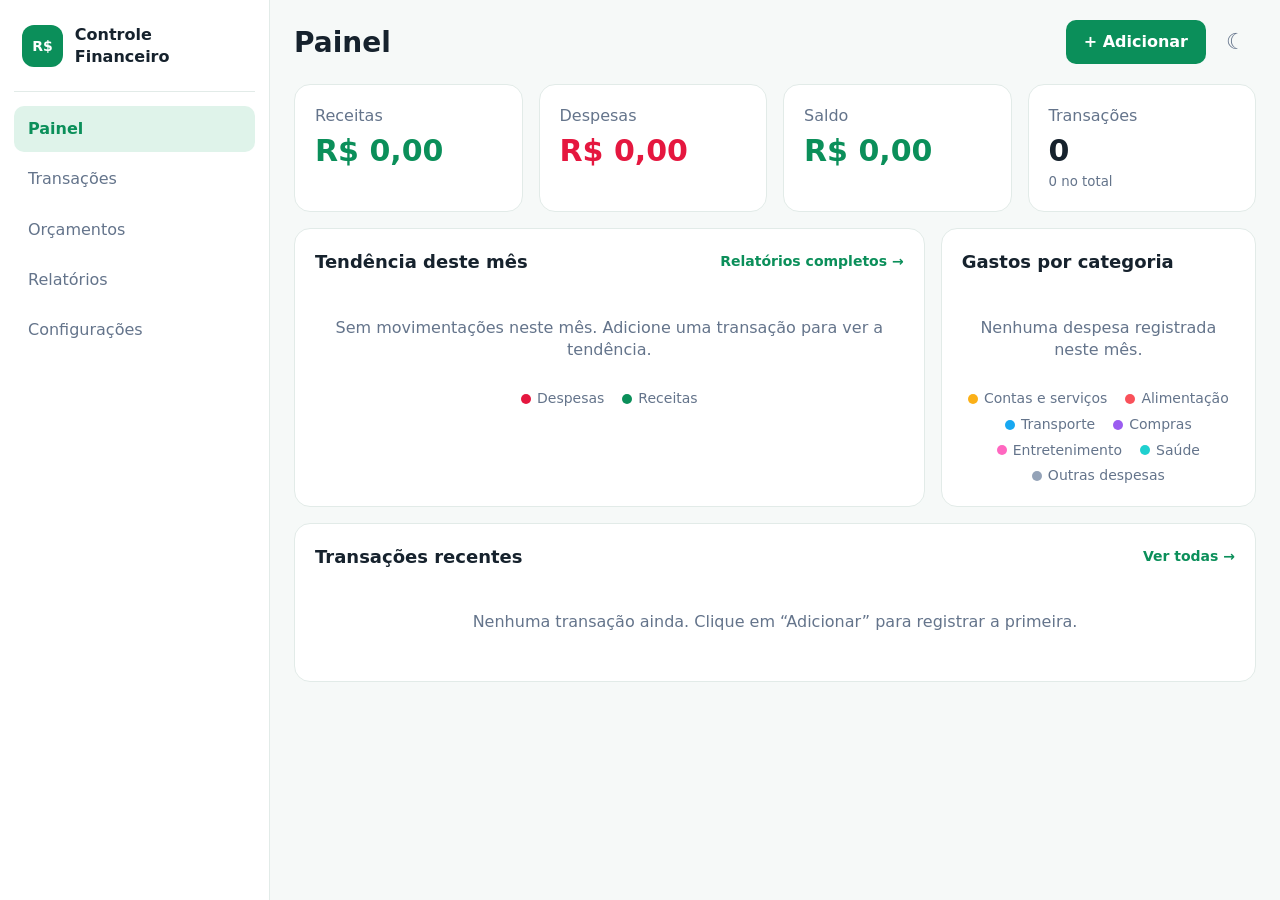
==== proj-controle-financeiro/estilo/index.html @ 6a68d7c7 "novo projeto" ====
<!doctype html>
<html lang="pt-BR">
  <head>
    <meta charset="UTF-8" />
    <meta name="viewport" content="width=device-width, initial-scale=1" />
    <title>Controle Financeiro</title>
    <link rel="stylesheet" href="style.css" />
  </head>
  <body>
    <aside class="side">
      <div class="brand">
        <span class="logo">R$</span><b>Controle Financeiro</b>
      </div>
      <nav>
        <a href="#painel" data-view="painel">Painel</a>
        <a href="#transacoes" data-view="transacoes">Transações</a>
        <a href="#orcamentos" data-view="orcamentos">Orçamentos</a>
        <a href="#relatorios" data-view="relatorios">Relatórios</a>
        <a href="#configuracoes" data-view="configuracoes">Configurações</a>
      </nav>
    </aside>

    <main>
      <header class="top">
        <h1 id="titulo">Painel</h1>
        <div class="actions">
          <button class="btn" id="btnAdd">+ Adicionar</button>
          <button class="icon" id="btnTema" aria-label="Alternar tema">
            ☾
          </button>
        </div>
      </header>

      <section id="painel" class="view">
        <div class="stats">
          <div class="card">
            <span>Receitas</span><strong class="pos" id="sRec"></strong>
          </div>
          <div class="card">
            <span>Despesas</span><strong class="neg" id="sDes"></strong>
          </div>
          <div class="card"><span>Saldo</span><strong id="sSal"></strong></div>
          <div class="card">
            <span>Transações</span><strong id="sQtd"></strong
            ><small id="sTot"></small>
          </div>
        </div>
        <div class="grid2">
          <div class="card">
            <div class="head">
              <h2>Tendência deste mês</h2>
              <a href="#relatorios">Relatórios completos →</a>
            </div>
            <div id="linha"></div>
            <div class="legend">
              <span><i style="--c: var(--neg)"></i>Despesas</span>
              <span><i style="--c: var(--pos)"></i>Receitas</span>
            </div>
          </div>
          <div class="card">
            <div class="head"><h2>Gastos por categoria</h2></div>
            <div id="rosca"></div>
            <div class="legend wrap" id="legCat"></div>
          </div>
        </div>
        <div class="card">
          <div class="head">
            <h2>Transações recentes</h2>
            <a href="#transacoes">Ver todas →</a>
          </div>
          <div id="recentes"></div>
        </div>
      </section>

      <section id="transacoes" class="view">
        <div class="card">
          <div class="filters">
            <select id="fTipo">
              <option value="">Todos os tipos</option>
              <option value="receita">Receitas</option>
              <option value="despesa">Despesas</option>
            </select>
            <select id="fCat"></select>
          </div>
          <div id="lista"></div>
        </div>
      </section>

      <section id="orcamentos" class="view">
        <p class="muted">
          Defina um limite mensal por categoria. O progresso considera as
          despesas do mês atual.
        </p>
        <div class="card" id="orcLista"></div>
      </section>

      <section id="relatorios" class="view">
        <div class="card">
          <div class="head"><h2>Resumo por mês</h2></div>
          <div id="relMes"></div>
        </div>
        <div class="card">
          <div class="head"><h2>Despesas por categoria (mês atual)</h2></div>
          <div id="relCat"></div>
        </div>
      </section>

      <section id="configuracoes" class="view">
        <div class="card cfg">
          <div>
            <b>Exportar dados</b>
            <p class="muted">
              Baixe todas as transações e orçamentos em um arquivo JSON.
            </p>
          </div>
          <button class="btn ghost" id="btnExp">Exportar</button>
          <div>
            <b>Apagar todos os dados</b>
            <p class="muted">
              Remove transações e orçamentos deste navegador. Não dá para
              desfazer.
            </p>
          </div>
          <button class="btn danger" id="btnLimpar">Apagar tudo</button>
        </div>
      </section>
    </main>

    <dialog id="dlg">
      <form id="form" method="dialog">
        <h2>Nova transação</h2>
        <div class="seg">
          <label
            ><input type="radio" name="tipo" value="despesa" checked /><span
              >Despesa</span
            ></label
          >
          <label
            ><input type="radio" name="tipo" value="receita" /><span
              >Receita</span
            ></label
          >
        </div>
        <label
          >Descrição<input
            name="desc"
            required
            maxlength="60"
            placeholder="Ex.: Mercado"
        /></label>
        <label
          >Valor (R$)<input
            name="valor"
            type="number"
            step="0.01"
            min="0.01"
            required
            placeholder="0,00"
        /></label>
        <label>Categoria<select name="cat" id="selCat"></select></label>
        <label>Data<input name="data" type="date" required /></label>
        <div class="row">
          <button type="button" class="btn ghost" id="btnCancel">
            Cancelar</button
          ><button class="btn" value="ok">Salvar transação</button>
        </div>
      </form>
    </dialog>
    <script src="script.js"></script>
  </body>
</html>
---- proj-controle-financeiro/estilo/style.css ----
:root {
  --bg: #f6f9f8;
  --card: #fff;
  --line: #e2ebe8;
  --tx: #16222d;
  --mut: #64748b;
  --pri: #0b8f5a;
  --pri-s: #dff3ea;
  --pos: #0b8f5a;
  --neg: #e5173f;
  --neg-s: #fde4e8;
}
:root[data-theme="dark"] {
  --bg: #0e1614;
  --card: #15201d;
  --line: #243430;
  --tx: #e8f1ee;
  --mut: #93a8a1;
  --pri: #2fbf86;
  --pri-s: #1b3a2f;
  --pos: #3ccf93;
  --neg: #ff5b78;
  --neg-s: #3a1c24;
}
* {
  box-sizing: border-box;
}
body {
  margin: 0;
  display: grid;
  grid-template-columns: 270px 1fr;
  min-height: 100vh;
  background: var(--bg);
  color: var(--tx);
  font:
    16px/1.4 Inter,
    system-ui,
    -apple-system,
    "Segoe UI",
    sans-serif;
}
.side {
  background: var(--card);
  border-right: 1px solid var(--line);
  padding: 24px 14px;
  position: sticky;
  top: 0;
  height: 100vh;
}
.brand {
  display: flex;
  align-items: center;
  gap: 12px;
  padding: 0 8px 22px;
  border-bottom: 1px solid var(--line);
  margin-bottom: 14px;
}
.logo {
  display: grid;
  place-items: center;
  width: 42px;
  height: 42px;
  border-radius: 12px;
  background: var(--pri);
  color: #fff;
  font-weight: 700;
  font-size: 14px;
}
nav a {
  display: block;
  padding: 12px 14px;
  border-radius: 10px;
  color: var(--mut);
  text-decoration: none;
  margin-bottom: 4px;
}
nav a.on {
  background: var(--pri-s);
  color: var(--pri);
  font-weight: 600;
}
nav a:hover:not(.on) {
  background: var(--bg);
}
main {
  padding: 0 24px 40px;
  min-width: 0;
}
.top {
  display: flex;
  justify-content: space-between;
  align-items: center;
  padding: 20px 0;
}
h1 {
  margin: 0;
  font-size: 28px;
}
h2 {
  margin: 0;
  font-size: 18px;
}
.actions {
  display: flex;
  gap: 10px;
  align-items: center;
}
.btn {
  background: var(--pri);
  color: #fff;
  border: 0;
  border-radius: 10px;
  padding: 11px 18px;
  font: inherit;
  font-weight: 600;
  cursor: pointer;
}
.btn.ghost {
  background: transparent;
  color: var(--tx);
  border: 1px solid var(--line);
}
.btn.danger {
  background: var(--neg);
}
.icon {
  background: none;
  border: 0;
  color: var(--mut);
  font-size: 22px;
  cursor: pointer;
  padding: 6px 10px;
}
:focus-visible {
  outline: 2px solid var(--pri);
  outline-offset: 2px;
}
.view {
  display: none;
  gap: 16px;
}
.view.on {
  display: grid;
}
.card {
  background: var(--card);
  border: 1px solid var(--line);
  border-radius: 16px;
  padding: 20px;
  min-width: 0;
}
.stats {
  display: grid;
  grid-template-columns: repeat(4, 1fr);
  gap: 16px;
}
.stats .card {
  display: flex;
  flex-direction: column;
  gap: 6px;
  color: var(--mut);
}
.stats strong {
  font-size: 30px;
  color: var(--tx);
  line-height: 1.1;
}
.stats strong.pos {
  color: var(--pos);
}
.stats strong.neg {
  color: var(--neg);
}
.grid2 {
  display: grid;
  grid-template-columns: 2fr 1fr;
  gap: 16px;
}
.head {
  display: flex;
  justify-content: space-between;
  align-items: center;
  margin-bottom: 14px;
  gap: 10px;
}
.head a {
  color: var(--pri);
  font-size: 14px;
  font-weight: 600;
  text-decoration: none;
  white-space: nowrap;
}

.legend {
  display: flex;
  gap: 6px 18px;
  justify-content: center;
  font-size: 14px;
  color: var(--mut);
  align-items: center;
  flex-wrap: wrap;
}
.legend span {
  display: inline-flex;
  align-items: center;
  gap: 6px;
}
.legend i {
  width: 10px;
  height: 10px;
  border-radius: 50%;
  background: var(--c);
  display: inline-block;
  flex: none;
}

svg {
  width: 100%;
  height: auto;
  display: block;
}
svg text {
  fill: var(--mut);
  font-size: 12px;
}
.empty {
  padding: 28px 10px;
  text-align: center;
  color: var(--mut);
}
.tx {
  display: flex;
  align-items: center;
  gap: 14px;
  padding: 14px 0;
  border-top: 1px solid var(--line);
}
.tx:first-child {
  border-top: 0;
}
.ic {
  width: 44px;
  height: 44px;
  border-radius: 12px;
  display: grid;
  place-items: center;
  font-weight: 700;
  background: var(--neg-s);
  color: var(--neg);
  flex: none;
}
.ic.r {
  background: var(--pri-s);
  color: var(--pos);
}
.tx .m {
  flex: 1;
  min-width: 0;
}
.tx .m b {
  display: block;
}
.tx .m small {
  color: var(--mut);
}
.tx .v {
  text-align: right;
  font-weight: 700;
}
.tx .v small {
  display: block;
  color: var(--mut);
  font-weight: 400;
}
.v.n {
  color: var(--neg);
}
.v.p {
  color: var(--pos);
}
.del {
  background: none;
  border: 0;
  color: var(--mut);
  cursor: pointer;
  font-size: 18px;
}
.del:hover {
  color: var(--neg);
}
.filters {
  display: flex;
  gap: 10px;
  margin-bottom: 10px;
  flex-wrap: wrap;
}
select,
input:not([type="radio"]) {
  font: inherit;
  padding: 10px 12px;
  border-radius: 10px;
  border: 1px solid var(--line);
  background: var(--bg);
  color: var(--tx);
  width: 100%;
}
.filters select {
  width: auto;
}
.muted {
  color: var(--mut);
  margin: 0;
}
.orc {
  padding: 14px 0;
  border-top: 1px solid var(--line);
}
.orc:first-child {
  border-top: 0;
}
.orc .r {
  display: flex;
  justify-content: space-between;
  gap: 12px;
  align-items: center;
  margin-bottom: 8px;
}
.orc input {
  width: 140px;
}
.bar {
  height: 8px;
  border-radius: 8px;
  background: var(--line);
  overflow: hidden;
}
.bar i {
  display: block;
  height: 100%;
  background: var(--pri);
}
.bar.over i {
  background: var(--neg);
}
table {
  width: 100%;
  border-collapse: collapse;
}
th,
td {
  text-align: right;
  padding: 10px 6px;
  border-top: 1px solid var(--line);
}
th:first-child,
td:first-child {
  text-align: left;
}
th {
  color: var(--mut);
  font-weight: 500;
  border: 0;
}
.cfg {
  display: grid;
  grid-template-columns: 1fr auto;
  gap: 20px;
  align-items: center;
}
dialog {
  border: 1px solid var(--line);
  border-radius: 16px;
  background: var(--card);
  color: var(--tx);
  padding: 24px;
  width: min(420px, 92vw);
}
dialog::backdrop {
  background: rgba(0, 0, 0, 0.45);
}
form {
  display: grid;
  gap: 14px;
}
form label {
  display: grid;
  gap: 6px;
  font-size: 14px;
  color: var(--mut);
}
.seg {
  display: grid;
  grid-template-columns: 1fr 1fr;
  gap: 8px;
}
.seg label {
  display: block;
}
.seg input {
  position: absolute;
  opacity: 0;
}
.seg span {
  display: block;
  text-align: center;
  padding: 10px;
  border: 1px solid var(--line);
  border-radius: 10px;
  cursor: pointer;
  color: var(--tx);
}
.seg input:checked + span {
  background: var(--pri-s);
  border-color: var(--pri);
  color: var(--pri);
  font-weight: 600;
}
.seg input:focus-visible + span {
  outline: 2px solid var(--pri);
}
.row {
  display: flex;
  gap: 10px;
  justify-content: flex-end;
}
@media (max-width: 900px) {
  body {
    grid-template-columns: 1fr;
  }
  .side {
    position: static;
    height: auto;
    padding: 12px;
    border: 0;
    border-bottom: 1px solid var(--line);
  }
  .brand {
    border: 0;
    padding-bottom: 10px;
    margin: 0;
  }
  nav {
    display: flex;
    gap: 4px;
    overflow-x: auto;
  }
  nav a {
    white-space: nowrap;
  }
  .stats {
    grid-template-columns: 1fr 1fr;
  }
  .grid2 {
    grid-template-columns: 1fr;
  }
  .cfg {
    grid-template-columns: 1fr;
  }
}
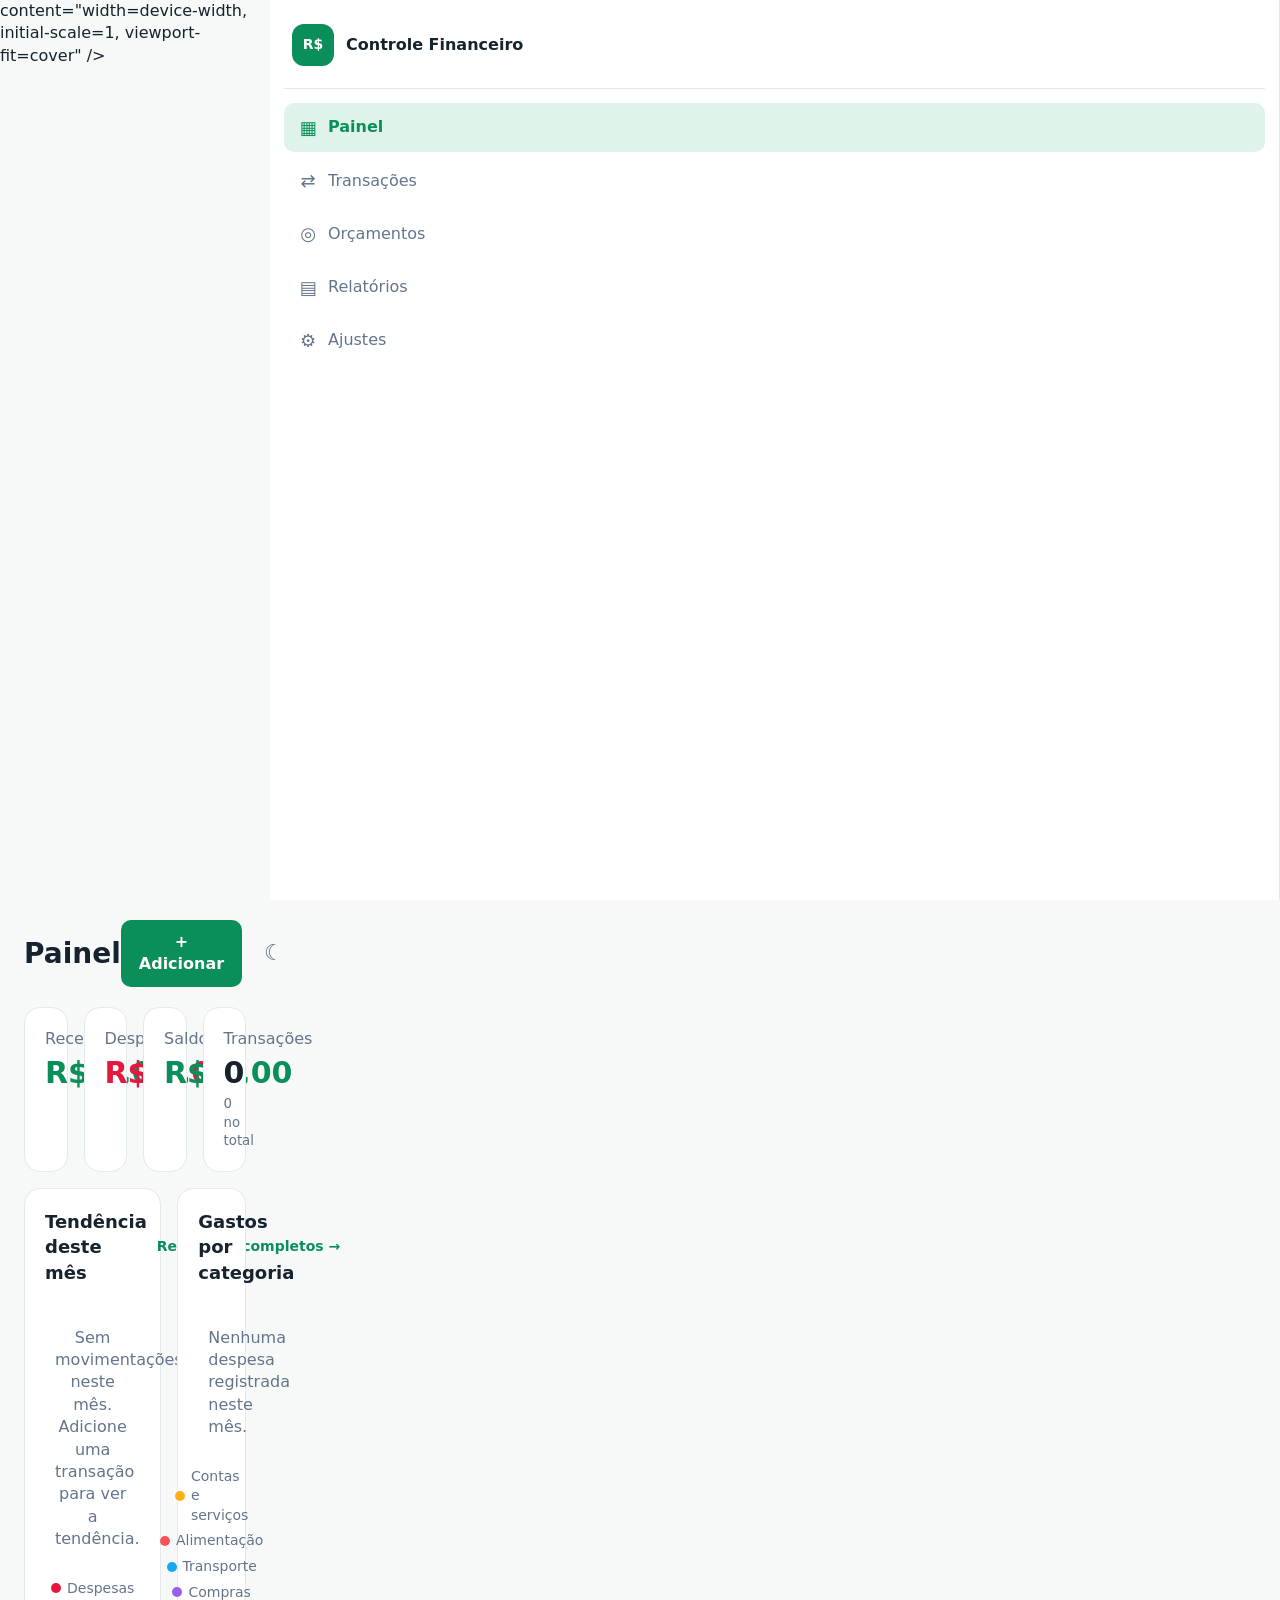
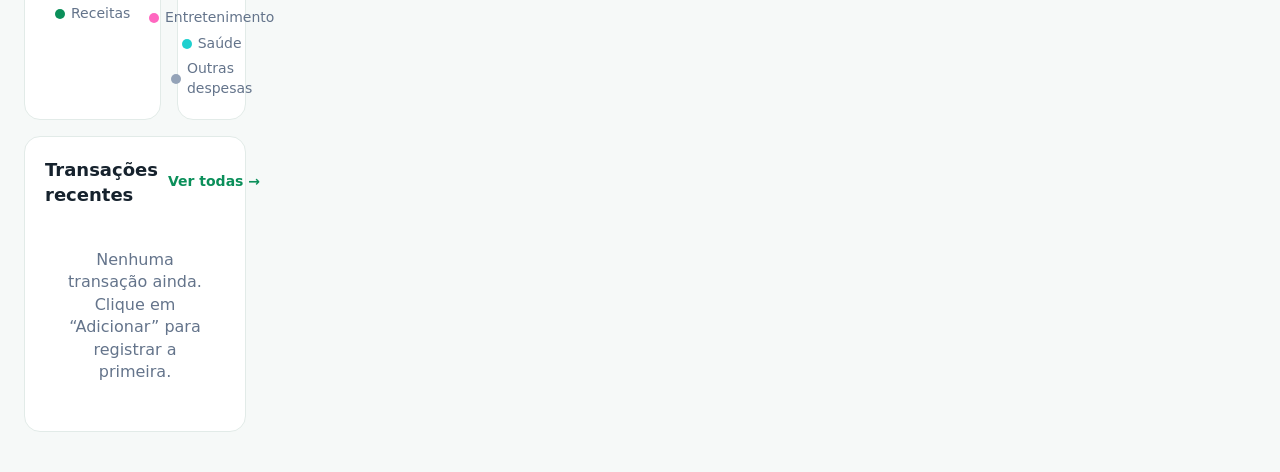
==== commit 01c1a6e2: "atualizado" ====
--- a/proj-controle-financeiro/estilo/index.html
+++ b/proj-controle-financeiro/estilo/index.html
@@ -7,20 +7,39 @@
     <link rel="stylesheet" href="style.css" />
   </head>
   <body>
+      content="width=device-width, initial-scale=1, viewport-fit=cover"
+    />
+    <!-- Cor da barra do navegador no celular -->
+    <meta name="theme-color" content="#0b8f5a" />
+    <title>Controle Financeiro</title>
+    <link rel="stylesheet" href="style.css" />
+  </head>
+  <body>
+    <!-- MENU LATERAL: no computador fica à esquerda; no celular vira barra fixa embaixo (ver CSS) -->
     <aside class="side">
       <div class="brand">
         <span class="logo">R$</span><b>Controle Financeiro</b>
       </div>
+      <!-- data-view = nome da tela; o JS usa isso para marcar o link ativo -->
       <nav>
-        <a href="#painel" data-view="painel">Painel</a>
-        <a href="#transacoes" data-view="transacoes">Transações</a>
-        <a href="#orcamentos" data-view="orcamentos">Orçamentos</a>
-        <a href="#relatorios" data-view="relatorios">Relatórios</a>
-        <a href="#configuracoes" data-view="configuracoes">Configurações</a>
+        <a href="#painel" data-view="painel"><span class="i">▦</span>Painel</a>
+        <a href="#transacoes" data-view="transacoes"
+          ><span class="i">⇄</span>Transações</a
+        >
+        <a href="#orcamentos" data-view="orcamentos"
+          ><span class="i">◎</span>Orçamentos</a
+        >
+        <a href="#relatorios" data-view="relatorios"
+          ><span class="i">▤</span>Relatórios</a
+        >
+        <a href="#configuracoes" data-view="configuracoes"
+          ><span class="i">⚙</span>Ajustes</a
+        >
       </nav>
     </aside>
 
     <main>
+      <!-- TOPO: título da tela + botões de ação -->
       <header class="top">
         <h1 id="titulo">Painel</h1>
         <div class="actions">
@@ -31,7 +50,9 @@
         </div>
       </header>
 
+      <!-- TELA: PAINEL (resumo do mês) -->
       <section id="painel" class="view">
+        <!-- Cartões de resumo; o JS preenche os valores -->
         <div class="stats">
           <div class="card">
             <span>Receitas</span><strong class="pos" id="sRec"></strong>
@@ -51,6 +72,7 @@
               <h2>Tendência deste mês</h2>
               <a href="#relatorios">Relatórios completos →</a>
             </div>
+            <!-- Gráfico de linha (SVG gerado pelo JS) -->
             <div id="linha"></div>
             <div class="legend">
               <span><i style="--c: var(--neg)"></i>Despesas</span>
@@ -59,6 +81,7 @@
           </div>
           <div class="card">
             <div class="head"><h2>Gastos por categoria</h2></div>
+            <!-- Gráfico de rosca (SVG gerado pelo JS) -->
             <div id="rosca"></div>
             <div class="legend wrap" id="legCat"></div>
           </div>
@@ -72,6 +95,7 @@
         </div>
       </section>
 
+      <!-- TELA: TRANSAÇÕES (lista completa com filtros) -->
       <section id="transacoes" class="view">
         <div class="card">
           <div class="filters">
@@ -86,6 +110,7 @@
         </div>
       </section>
 
+      <!-- TELA: ORÇAMENTOS (limite mensal por categoria) -->
       <section id="orcamentos" class="view">
         <p class="muted">
           Defina um limite mensal por categoria. O progresso considera as
@@ -94,17 +119,20 @@
         <div class="card" id="orcLista"></div>
       </section>
 
+      <!-- TELA: RELATÓRIOS (tabelas) -->
       <section id="relatorios" class="view">
         <div class="card">
           <div class="head"><h2>Resumo por mês</h2></div>
-          <div id="relMes"></div>
+          <!-- .scroll permite rolar a tabela de lado no celular -->
+          <div id="relMes" class="scroll"></div>
         </div>
         <div class="card">
           <div class="head"><h2>Despesas por categoria (mês atual)</h2></div>
-          <div id="relCat"></div>
-        </div>
-      </section>
-
+          <div id="relCat" class="scroll"></div>
+        </div>
+      </section>
+
+      <!-- TELA: CONFIGURAÇÕES (exportar e apagar dados) -->
       <section id="configuracoes" class="view">
         <div class="card cfg">
           <div>
@@ -126,9 +154,11 @@
       </section>
     </main>
 
+    <!-- JANELA (modal) para adicionar transação; no celular abre como "gaveta" embaixo -->
     <dialog id="dlg">
       <form id="form" method="dialog">
         <h2>Nova transação</h2>
+        <!-- Escolha entre despesa e receita -->
         <div class="seg">
           <label
             ><input type="radio" name="tipo" value="despesa" checked /><span
@@ -148,10 +178,12 @@
             maxlength="60"
             placeholder="Ex.: Mercado"
         /></label>
+        <!-- inputmode="decimal" abre o teclado numérico no celular -->
         <label
           >Valor (R$)<input
             name="valor"
             type="number"
+            inputmode="decimal"
             step="0.01"
             min="0.01"
             required
--- a/proj-controle-financeiro/estilo/style.css
+++ b/proj-controle-financeiro/estilo/style.css
@@ -1,3 +1,4 @@
+/* ===== CORES (tema claro e escuro) ===== */
 :root {
   --bg: #f6f9f8;
   --card: #fff;
@@ -6,10 +7,11 @@
   --mut: #64748b;
   --pri: #0b8f5a;
   --pri-s: #dff3ea;
-  --pos: #0b8f5a;
-  --neg: #e5173f;
+  --pos: #0b8f5a; /* receitas */
+  --neg: #e5173f; /* despesas */
   --neg-s: #fde4e8;
 }
+/* O JS troca data-theme="dark" no <html> ao clicar no botão de tema */
 :root[data-theme="dark"] {
   --bg: #0e1614;
   --card: #15201d;
@@ -22,13 +24,15 @@
   --neg: #ff5b78;
   --neg-s: #3a1c24;
 }
+
+/* ===== BASE ===== */
 * {
   box-sizing: border-box;
 }
 body {
   margin: 0;
   display: grid;
-  grid-template-columns: 270px 1fr;
+  grid-template-columns: 270px 1fr; /* menu lateral + conteúdo */
   min-height: 100vh;
   background: var(--bg);
   color: var(--tx);
@@ -38,7 +42,10 @@
     -apple-system,
     "Segoe UI",
     sans-serif;
-}
+  -webkit-tap-highlight-color: transparent; /* tira o "flash" cinza ao tocar */
+}
+
+/* ===== MENU LATERAL ===== */
 .side {
   background: var(--card);
   border-right: 1px solid var(--line);
@@ -67,7 +74,9 @@
   font-size: 14px;
 }
 nav a {
-  display: block;
+  display: flex;
+  align-items: center;
+  gap: 10px;
   padding: 12px 14px;
   border-radius: 10px;
   color: var(--mut);
@@ -82,9 +91,16 @@
 nav a:hover:not(.on) {
   background: var(--bg);
 }
+nav .i {
+  width: 20px;
+  text-align: center;
+  font-size: 18px;
+}
+
+/* ===== CONTEÚDO PRINCIPAL ===== */
 main {
   padding: 0 24px 40px;
-  min-width: 0;
+  min-width: 0; /* evita que o conteúdo estoure a largura da tela */
 }
 .top {
   display: flex;
@@ -105,12 +121,15 @@
   gap: 10px;
   align-items: center;
 }
+
+/* ===== BOTÕES ===== */
 .btn {
   background: var(--pri);
   color: #fff;
   border: 0;
   border-radius: 10px;
   padding: 11px 18px;
+  min-height: 44px; /* tamanho mínimo confortável para o dedo */
   font: inherit;
   font-weight: 600;
   cursor: pointer;
@@ -130,11 +149,15 @@
   font-size: 22px;
   cursor: pointer;
   padding: 6px 10px;
+  min-width: 44px;
+  min-height: 44px;
 }
 :focus-visible {
   outline: 2px solid var(--pri);
   outline-offset: 2px;
 }
+
+/* ===== TELAS: só a que tem .on aparece ===== */
 .view {
   display: none;
   gap: 16px;
@@ -142,6 +165,8 @@
 .view.on {
   display: grid;
 }
+
+/* ===== CARTÕES ===== */
 .card {
   background: var(--card);
   border: 1px solid var(--line);
@@ -173,7 +198,7 @@
 }
 .grid2 {
   display: grid;
-  grid-template-columns: 2fr 1fr;
+  grid-template-columns: 2fr 1fr; /* gráfico de linha maior que a rosca */
   gap: 16px;
 }
 .head {
@@ -191,6 +216,7 @@
   white-space: nowrap;
 }
 
+/* ===== LEGENDAS DOS GRÁFICOS ===== */
 .legend {
   display: flex;
   gap: 6px 18px;
@@ -209,14 +235,15 @@
   width: 10px;
   height: 10px;
   border-radius: 50%;
-  background: var(--c);
+  background: var(--c); /* cor vem da variável --c definida no HTML/JS */
   display: inline-block;
   flex: none;
 }
 
+/* ===== GRÁFICOS (SVG) ===== */
 svg {
   width: 100%;
-  height: auto;
+  height: auto; /* o gráfico encolhe proporcionalmente no celular */
   display: block;
 }
 svg text {
@@ -228,6 +255,8 @@
   text-align: center;
   color: var(--mut);
 }
+
+/* ===== LISTA DE TRANSAÇÕES ===== */
 .tx {
   display: flex;
   align-items: center;
@@ -255,10 +284,13 @@
 }
 .tx .m {
   flex: 1;
-  min-width: 0;
+  min-width: 0; /* permite o texto longo ser cortado em vez de estourar */
 }
 .tx .m b {
   display: block;
+  overflow: hidden;
+  text-overflow: ellipsis; /* "..." quando a descrição é grande */
+  white-space: nowrap;
 }
 .tx .m small {
   color: var(--mut);
@@ -266,6 +298,7 @@
 .tx .v {
   text-align: right;
   font-weight: 700;
+  white-space: nowrap;
 }
 .tx .v small {
   display: block;
@@ -284,10 +317,14 @@
   color: var(--mut);
   cursor: pointer;
   font-size: 18px;
+  min-width: 44px;
+  min-height: 44px;
 }
 .del:hover {
   color: var(--neg);
 }
+
+/* ===== FILTROS E CAMPOS DE FORMULÁRIO ===== */
 .filters {
   display: flex;
   gap: 10px;
@@ -298,6 +335,7 @@
 input:not([type="radio"]) {
   font: inherit;
   padding: 10px 12px;
+  min-height: 44px;
   border-radius: 10px;
   border: 1px solid var(--line);
   background: var(--bg);
@@ -311,6 +349,8 @@
   color: var(--mut);
   margin: 0;
 }
+
+/* ===== ORÇAMENTOS ===== */
 .orc {
   padding: 14px 0;
   border-top: 1px solid var(--line);
@@ -340,7 +380,12 @@
   background: var(--pri);
 }
 .bar.over i {
-  background: var(--neg);
+  background: var(--neg); /* vermelho quando passa do limite */
+}
+
+/* ===== TABELAS ===== */
+.scroll {
+  overflow-x: auto; /* rola de lado se a tabela não couber */
 }
 table {
   width: 100%;
@@ -351,6 +396,7 @@
   text-align: right;
   padding: 10px 6px;
   border-top: 1px solid var(--line);
+  white-space: nowrap;
 }
 th:first-child,
 td:first-child {
@@ -361,12 +407,16 @@
   font-weight: 500;
   border: 0;
 }
+
+/* ===== CONFIGURAÇÕES ===== */
 .cfg {
   display: grid;
   grid-template-columns: 1fr auto;
   gap: 20px;
   align-items: center;
 }
+
+/* ===== JANELA DE NOVA TRANSAÇÃO ===== */
 dialog {
   border: 1px solid var(--line);
   border-radius: 16px;
@@ -388,6 +438,7 @@
   font-size: 14px;
   color: var(--mut);
 }
+/* Botões de escolha Despesa / Receita */
 .seg {
   display: grid;
   grid-template-columns: 1fr 1fr;
@@ -398,12 +449,12 @@
 }
 .seg input {
   position: absolute;
-  opacity: 0;
+  opacity: 0; /* esconde o radio, o <span> faz o papel de botão */
 }
 .seg span {
   display: block;
   text-align: center;
-  padding: 10px;
+  padding: 12px;
   border: 1px solid var(--line);
   border-radius: 10px;
   cursor: pointer;
@@ -423,32 +474,58 @@
   gap: 10px;
   justify-content: flex-end;
 }
+
+/* ===== TABLET E CELULAR (até 900px) ===== */
 @media (max-width: 900px) {
+  /* Uma coluna só; sobra espaço embaixo para a barra de navegação fixa */
   body {
     grid-template-columns: 1fr;
-  }
+    padding-bottom: calc(76px + env(safe-area-inset-bottom));
+  }
+  /* Menu vira barra fixa na parte de baixo da tela (fácil de alcançar com o polegar) */
   .side {
-    position: static;
+    position: fixed;
+    inset: auto 0 0 0;
     height: auto;
-    padding: 12px;
-    border: 0;
-    border-bottom: 1px solid var(--line);
+    z-index: 10;
+    padding: 6px 6px calc(6px + env(safe-area-inset-bottom));
+    border-right: 0;
+    border-top: 1px solid var(--line);
   }
   .brand {
-    border: 0;
-    padding-bottom: 10px;
-    margin: 0;
+    display: none; /* logo some para ganhar espaço */
   }
   nav {
     display: flex;
-    gap: 4px;
-    overflow-x: auto;
+    justify-content: space-around;
   }
   nav a {
-    white-space: nowrap;
+    flex: 1;
+    flex-direction: column; /* ícone em cima, texto embaixo */
+    gap: 2px;
+    padding: 6px 2px;
+    margin: 0;
+    font-size: 11px;
+    text-align: center;
+  }
+  nav .i {
+    font-size: 20px;
+  }
+  main {
+    padding: 0 16px 24px;
+  }
+  .top {
+    padding: 14px 0;
+  }
+  h1 {
+    font-size: 22px;
   }
   .stats {
     grid-template-columns: 1fr 1fr;
+    gap: 12px;
+  }
+  .stats strong {
+    font-size: 22px;
   }
   .grid2 {
     grid-template-columns: 1fr;
@@ -456,4 +533,55 @@
   .cfg {
     grid-template-columns: 1fr;
   }
-}
+  .cfg .btn {
+    width: 100%;
+  }
+  .card {
+    padding: 16px;
+  }
+}
+
+/* ===== CELULARES PEQUENOS (até 600px) ===== */
+@media (max-width: 600px) {
+  /* Botão de adicionar um pouco mais compacto para caber no topo */
+  #btnAdd {
+    padding: 11px 14px;
+  }
+  /* Filtros ocupam a largura toda, um embaixo do outro */
+  .filters select {
+    width: 100%;
+  }
+  /* Campo de limite do orçamento passa para baixo do nome da categoria */
+  .orc .r {
+    flex-direction: column;
+    align-items: stretch;
+  }
+  .orc input {
+    width: 100%;
+  }
+  /* 16px nos campos evita o zoom automático do iPhone ao digitar */
+  select,
+  input:not([type="radio"]) {
+    font-size: 16px;
+  }
+  .tx {
+    gap: 10px;
+  }
+  .ic {
+    width: 38px;
+    height: 38px;
+  }
+  /* Janela vira "gaveta" colada embaixo da tela */
+  dialog {
+    width: 100%;
+    max-width: none;
+    margin: auto 0 0; /* encosta no rodapé */
+    border-radius: 16px 16px 0 0;
+    padding: 20px 16px calc(20px + env(safe-area-inset-bottom));
+    max-height: 92vh;
+    overflow-y: auto;
+  }
+  .row .btn {
+    flex: 1;
+  }
+}
--- a/proj-controle-financeiro/estilo/style.css
+++ b/proj-controle-financeiro/estilo/style.css
@@ -1,3 +1,4 @@
+/* ===== CORES (tema claro e escuro) ===== */
 :root {
   --bg: #f6f9f8;
   --card: #fff;
@@ -6,10 +7,11 @@
   --mut: #64748b;
   --pri: #0b8f5a;
   --pri-s: #dff3ea;
-  --pos: #0b8f5a;
-  --neg: #e5173f;
+  --pos: #0b8f5a; /* receitas */
+  --neg: #e5173f; /* despesas */
   --neg-s: #fde4e8;
 }
+/* O JS troca data-theme="dark" no <html> ao clicar no botão de tema */
 :root[data-theme="dark"] {
   --bg: #0e1614;
   --card: #15201d;
@@ -22,13 +24,15 @@
   --neg: #ff5b78;
   --neg-s: #3a1c24;
 }
+
+/* ===== BASE ===== */
 * {
   box-sizing: border-box;
 }
 body {
   margin: 0;
   display: grid;
-  grid-template-columns: 270px 1fr;
+  grid-template-columns: 270px 1fr; /* menu lateral + conteúdo */
   min-height: 100vh;
   background: var(--bg);
   color: var(--tx);
@@ -38,7 +42,10 @@
     -apple-system,
     "Segoe UI",
     sans-serif;
-}
+  -webkit-tap-highlight-color: transparent; /* tira o "flash" cinza ao tocar */
+}
+
+/* ===== MENU LATERAL ===== */
 .side {
   background: var(--card);
   border-right: 1px solid var(--line);
@@ -67,7 +74,9 @@
   font-size: 14px;
 }
 nav a {
-  display: block;
+  display: flex;
+  align-items: center;
+  gap: 10px;
   padding: 12px 14px;
   border-radius: 10px;
   color: var(--mut);
@@ -82,9 +91,16 @@
 nav a:hover:not(.on) {
   background: var(--bg);
 }
+nav .i {
+  width: 20px;
+  text-align: center;
+  font-size: 18px;
+}
+
+/* ===== CONTEÚDO PRINCIPAL ===== */
 main {
   padding: 0 24px 40px;
-  min-width: 0;
+  min-width: 0; /* evita que o conteúdo estoure a largura da tela */
 }
 .top {
   display: flex;
@@ -105,12 +121,15 @@
   gap: 10px;
   align-items: center;
 }
+
+/* ===== BOTÕES ===== */
 .btn {
   background: var(--pri);
   color: #fff;
   border: 0;
   border-radius: 10px;
   padding: 11px 18px;
+  min-height: 44px; /* tamanho mínimo confortável para o dedo */
   font: inherit;
   font-weight: 600;
   cursor: pointer;
@@ -130,11 +149,15 @@
   font-size: 22px;
   cursor: pointer;
   padding: 6px 10px;
+  min-width: 44px;
+  min-height: 44px;
 }
 :focus-visible {
   outline: 2px solid var(--pri);
   outline-offset: 2px;
 }
+
+/* ===== TELAS: só a que tem .on aparece ===== */
 .view {
   display: none;
   gap: 16px;
@@ -142,6 +165,8 @@
 .view.on {
   display: grid;
 }
+
+/* ===== CARTÕES ===== */
 .card {
   background: var(--card);
   border: 1px solid var(--line);
@@ -173,7 +198,7 @@
 }
 .grid2 {
   display: grid;
-  grid-template-columns: 2fr 1fr;
+  grid-template-columns: 2fr 1fr; /* gráfico de linha maior que a rosca */
   gap: 16px;
 }
 .head {
@@ -191,6 +216,7 @@
   white-space: nowrap;
 }
 
+/* ===== LEGENDAS DOS GRÁFICOS ===== */
 .legend {
   display: flex;
   gap: 6px 18px;
@@ -209,14 +235,15 @@
   width: 10px;
   height: 10px;
   border-radius: 50%;
-  background: var(--c);
+  background: var(--c); /* cor vem da variável --c definida no HTML/JS */
   display: inline-block;
   flex: none;
 }
 
+/* ===== GRÁFICOS (SVG) ===== */
 svg {
   width: 100%;
-  height: auto;
+  height: auto; /* o gráfico encolhe proporcionalmente no celular */
   display: block;
 }
 svg text {
@@ -228,6 +255,8 @@
   text-align: center;
   color: var(--mut);
 }
+
+/* ===== LISTA DE TRANSAÇÕES ===== */
 .tx {
   display: flex;
   align-items: center;
@@ -255,10 +284,13 @@
 }
 .tx .m {
   flex: 1;
-  min-width: 0;
+  min-width: 0; /* permite o texto longo ser cortado em vez de estourar */
 }
 .tx .m b {
   display: block;
+  overflow: hidden;
+  text-overflow: ellipsis; /* "..." quando a descrição é grande */
+  white-space: nowrap;
 }
 .tx .m small {
   color: var(--mut);
@@ -266,6 +298,7 @@
 .tx .v {
   text-align: right;
   font-weight: 700;
+  white-space: nowrap;
 }
 .tx .v small {
   display: block;
@@ -284,10 +317,14 @@
   color: var(--mut);
   cursor: pointer;
   font-size: 18px;
+  min-width: 44px;
+  min-height: 44px;
 }
 .del:hover {
   color: var(--neg);
 }
+
+/* ===== FILTROS E CAMPOS DE FORMULÁRIO ===== */
 .filters {
   display: flex;
   gap: 10px;
@@ -298,6 +335,7 @@
 input:not([type="radio"]) {
   font: inherit;
   padding: 10px 12px;
+  min-height: 44px;
   border-radius: 10px;
   border: 1px solid var(--line);
   background: var(--bg);
@@ -311,6 +349,8 @@
   color: var(--mut);
   margin: 0;
 }
+
+/* ===== ORÇAMENTOS ===== */
 .orc {
   padding: 14px 0;
   border-top: 1px solid var(--line);
@@ -340,7 +380,12 @@
   background: var(--pri);
 }
 .bar.over i {
-  background: var(--neg);
+  background: var(--neg); /* vermelho quando passa do limite */
+}
+
+/* ===== TABELAS ===== */
+.scroll {
+  overflow-x: auto; /* rola de lado se a tabela não couber */
 }
 table {
   width: 100%;
@@ -351,6 +396,7 @@
   text-align: right;
   padding: 10px 6px;
   border-top: 1px solid var(--line);
+  white-space: nowrap;
 }
 th:first-child,
 td:first-child {
@@ -361,12 +407,16 @@
   font-weight: 500;
   border: 0;
 }
+
+/* ===== CONFIGURAÇÕES ===== */
 .cfg {
   display: grid;
   grid-template-columns: 1fr auto;
   gap: 20px;
   align-items: center;
 }
+
+/* ===== JANELA DE NOVA TRANSAÇÃO ===== */
 dialog {
   border: 1px solid var(--line);
   border-radius: 16px;
@@ -388,6 +438,7 @@
   font-size: 14px;
   color: var(--mut);
 }
+/* Botões de escolha Despesa / Receita */
 .seg {
   display: grid;
   grid-template-columns: 1fr 1fr;
@@ -398,12 +449,12 @@
 }
 .seg input {
   position: absolute;
-  opacity: 0;
+  opacity: 0; /* esconde o radio, o <span> faz o papel de botão */
 }
 .seg span {
   display: block;
   text-align: center;
-  padding: 10px;
+  padding: 12px;
   border: 1px solid var(--line);
   border-radius: 10px;
   cursor: pointer;
@@ -423,32 +474,58 @@
   gap: 10px;
   justify-content: flex-end;
 }
+
+/* ===== TABLET E CELULAR (até 900px) ===== */
 @media (max-width: 900px) {
+  /* Uma coluna só; sobra espaço embaixo para a barra de navegação fixa */
   body {
     grid-template-columns: 1fr;
-  }
+    padding-bottom: calc(76px + env(safe-area-inset-bottom));
+  }
+  /* Menu vira barra fixa na parte de baixo da tela (fácil de alcançar com o polegar) */
   .side {
-    position: static;
+    position: fixed;
+    inset: auto 0 0 0;
     height: auto;
-    padding: 12px;
-    border: 0;
-    border-bottom: 1px solid var(--line);
+    z-index: 10;
+    padding: 6px 6px calc(6px + env(safe-area-inset-bottom));
+    border-right: 0;
+    border-top: 1px solid var(--line);
   }
   .brand {
-    border: 0;
-    padding-bottom: 10px;
-    margin: 0;
+    display: none; /* logo some para ganhar espaço */
   }
   nav {
     display: flex;
-    gap: 4px;
-    overflow-x: auto;
+    justify-content: space-around;
   }
   nav a {
-    white-space: nowrap;
+    flex: 1;
+    flex-direction: column; /* ícone em cima, texto embaixo */
+    gap: 2px;
+    padding: 6px 2px;
+    margin: 0;
+    font-size: 11px;
+    text-align: center;
+  }
+  nav .i {
+    font-size: 20px;
+  }
+  main {
+    padding: 0 16px 24px;
+  }
+  .top {
+    padding: 14px 0;
+  }
+  h1 {
+    font-size: 22px;
   }
   .stats {
     grid-template-columns: 1fr 1fr;
+    gap: 12px;
+  }
+  .stats strong {
+    font-size: 22px;
   }
   .grid2 {
     grid-template-columns: 1fr;
@@ -456,4 +533,55 @@
   .cfg {
     grid-template-columns: 1fr;
   }
-}
+  .cfg .btn {
+    width: 100%;
+  }
+  .card {
+    padding: 16px;
+  }
+}
+
+/* ===== CELULARES PEQUENOS (até 600px) ===== */
+@media (max-width: 600px) {
+  /* Botão de adicionar um pouco mais compacto para caber no topo */
+  #btnAdd {
+    padding: 11px 14px;
+  }
+  /* Filtros ocupam a largura toda, um embaixo do outro */
+  .filters select {
+    width: 100%;
+  }
+  /* Campo de limite do orçamento passa para baixo do nome da categoria */
+  .orc .r {
+    flex-direction: column;
+    align-items: stretch;
+  }
+  .orc input {
+    width: 100%;
+  }
+  /* 16px nos campos evita o zoom automático do iPhone ao digitar */
+  select,
+  input:not([type="radio"]) {
+    font-size: 16px;
+  }
+  .tx {
+    gap: 10px;
+  }
+  .ic {
+    width: 38px;
+    height: 38px;
+  }
+  /* Janela vira "gaveta" colada embaixo da tela */
+  dialog {
+    width: 100%;
+    max-width: none;
+    margin: auto 0 0; /* encosta no rodapé */
+    border-radius: 16px 16px 0 0;
+    padding: 20px 16px calc(20px + env(safe-area-inset-bottom));
+    max-height: 92vh;
+    overflow-y: auto;
+  }
+  .row .btn {
+    flex: 1;
+  }
+}
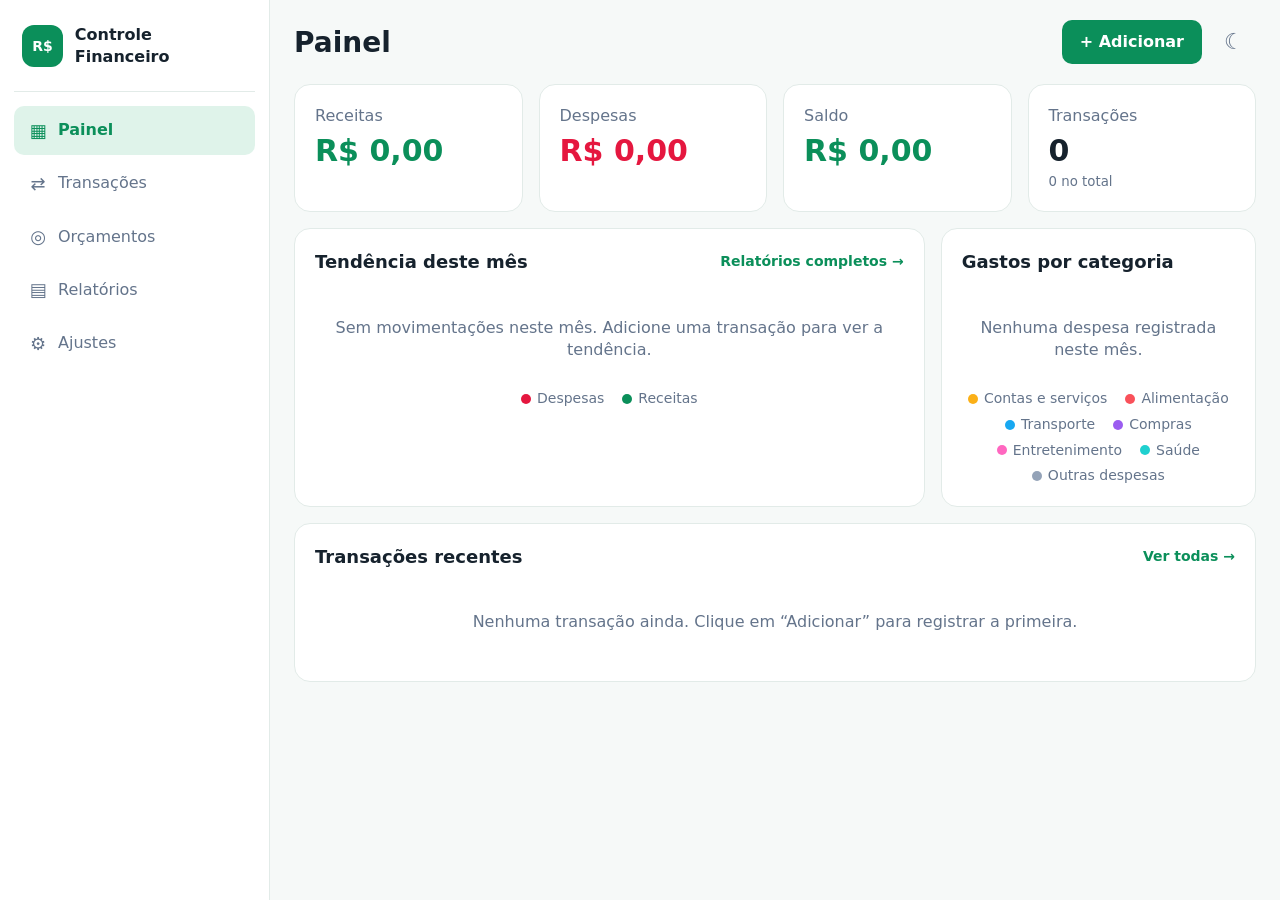
==== commit 43e0d62f: "atualizado" ====
--- a/proj-controle-financeiro/estilo/index.html
+++ b/proj-controle-financeiro/estilo/index.html
@@ -3,19 +3,12 @@
   <head>
     <meta charset="UTF-8" />
     <meta name="viewport" content="width=device-width, initial-scale=1" />
-    <title>Controle Financeiro</title>
-    <link rel="stylesheet" href="style.css" />
-  </head>
-  <body>
-      content="width=device-width, initial-scale=1, viewport-fit=cover"
-    />
-    <!-- Cor da barra do navegador no celular -->
     <meta name="theme-color" content="#0b8f5a" />
     <title>Controle Financeiro</title>
     <link rel="stylesheet" href="style.css" />
   </head>
   <body>
-    <!-- MENU LATERAL: no computador fica à esquerda; no celular vira barra fixa embaixo (ver CSS) -->
+    <!-- MENU LATERAL: no computador fica à esquerda; no celular vira barra fixa embaixo (CSS) -->
     <aside class="side">
       <div class="brand">
         <span class="logo">R$</span><b>Controle Financeiro</b>
